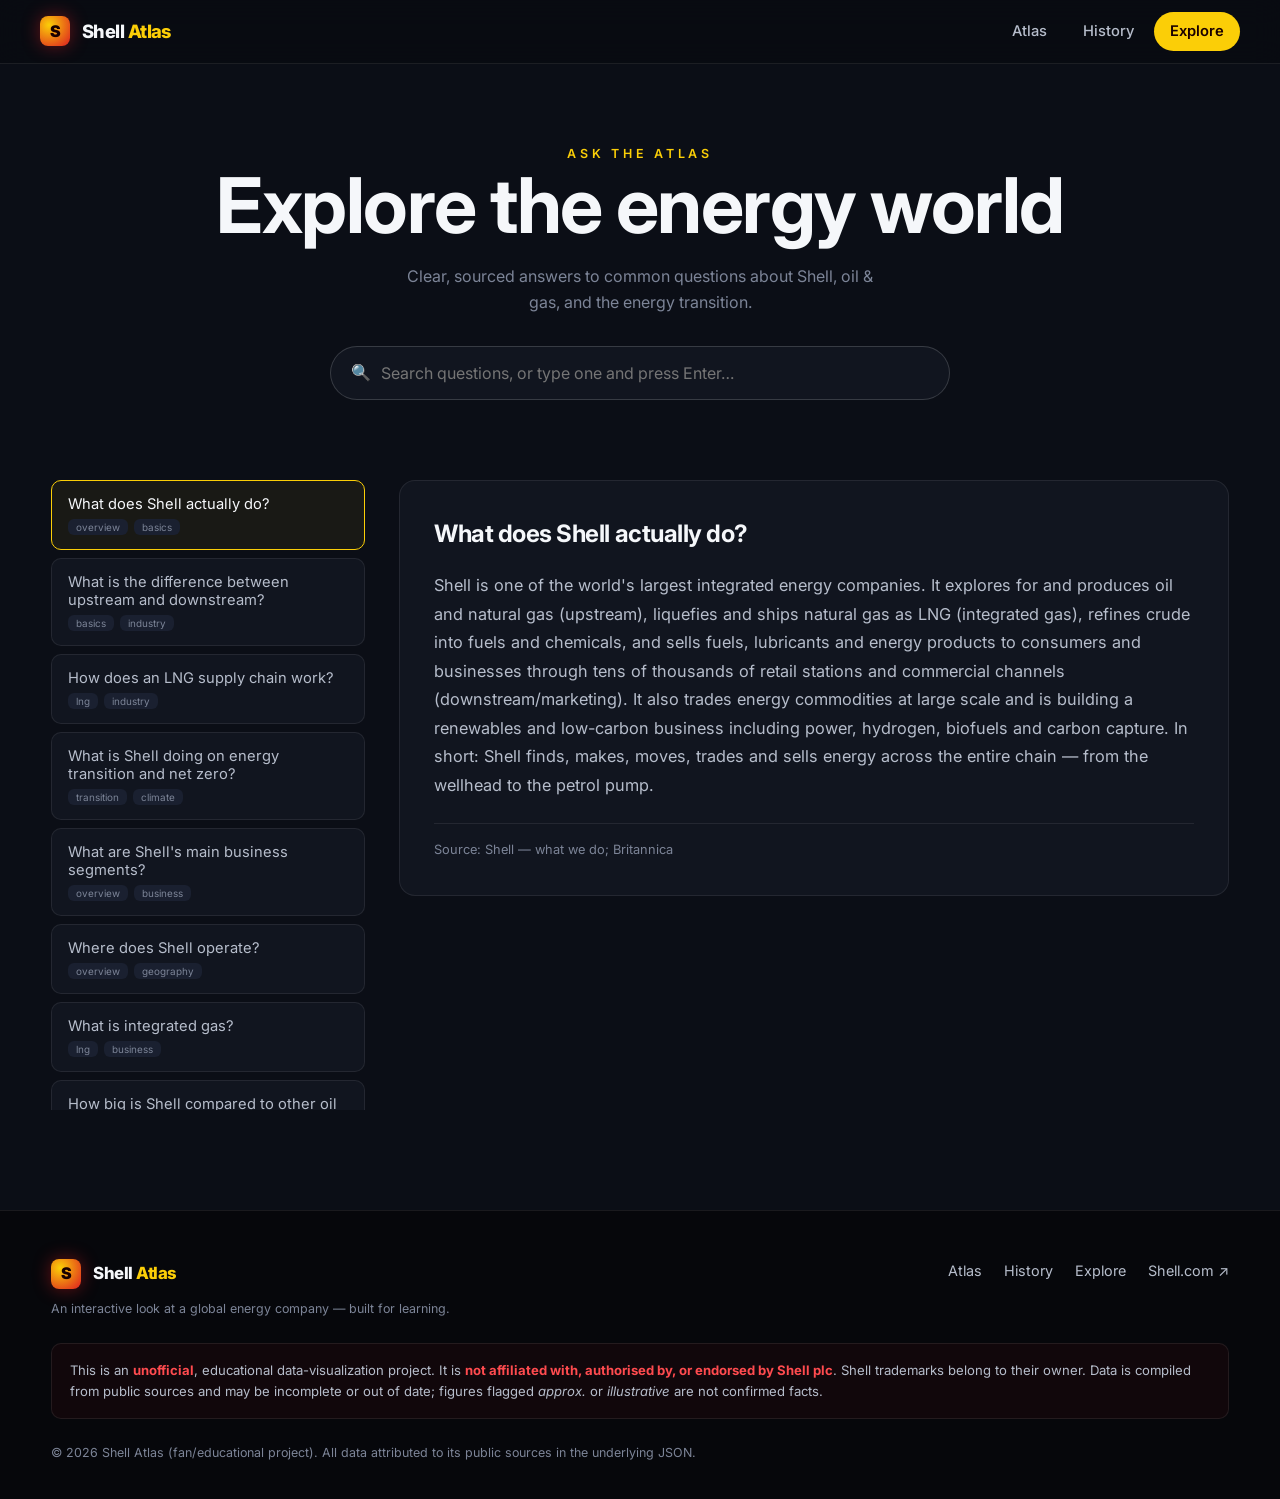
==== explore.html @ e7d9b719 "Shell Atlas — unofficial educational data-viz of Shell's global energy operations Multi-page vanilla" ====
<!DOCTYPE html>
<html lang="en">
<head>
  <meta charset="UTF-8" />
  <meta name="viewport" content="width=device-width, initial-scale=1.0" />
  <title>Explore — Shell Atlas</title>
  <meta name="description" content="An interactive Q&A explorer with clear, sourced answers about Shell and the energy industry. Unofficial educational project." />

  <link rel="preconnect" href="https://fonts.googleapis.com" />
  <link rel="preconnect" href="https://fonts.gstatic.com" crossorigin />
  <link href="https://fonts.googleapis.com/css2?family=Inter:wght@400;500;600;700;800&display=swap" rel="stylesheet" />
  <link rel="icon" href="data:image/svg+xml,%3Csvg xmlns='http://www.w3.org/2000/svg' viewBox='0 0 32 32'%3E%3Crect width='32' height='32' rx='8' fill='%23DD1D21'/%3E%3Ctext x='16' y='23' font-size='20' text-anchor='middle' fill='%23FBCE07' font-family='Arial' font-weight='bold'%3ES%3C/text%3E%3C/svg%3E" />
  <link rel="stylesheet" href="css/style.css" />
</head>
<body>

  <section class="explore-hero">
    <div class="wrap">
      <div class="eyebrow reveal">Ask the Atlas</div>
      <h1 class="reveal" data-delay="1">Explore the energy world</h1>
      <p class="muted reveal" data-delay="2" style="max-width:50ch;margin:16px auto 0">
        Clear, sourced answers to common questions about Shell, oil &amp; gas, and the energy transition.
      </p>
      <div class="search-box reveal" data-delay="2">
        <span class="ico">🔍</span>
        <input id="q-search" type="text" aria-label="Search questions" placeholder="Search questions, or type one and press Enter…" autocomplete="off" />
      </div>
    </div>
  </section>

  <div class="wrap">
    <div class="explore-layout">
      <div class="q-list" id="q-list"><!-- question buttons --></div>
      <div class="answer-panel" id="answer-panel"><!-- selected answer --></div>
    </div>
  </div>

  <div style="height:60px"></div>

  <script src="js/shared.js"></script>
  <script src="js/explore.js"></script>
</body>
</html>
---- css/style.css ----
/* ============================================================
   SHELL ATLAS — global stylesheet
   Unofficial educational data-visualization project.
   Design system: Shell brand accents (Shell Red #DD1D21,
   Shell Yellow #FBCE07) against a deep, premium dark base.
   ============================================================ */

:root {
  /* Brand accents (Shell's documented brand colours) */
  --shell-red: #DD1D21;
  --shell-yellow: #FBCE07;
  --shell-red-soft: #ff4b4f;

  /* Dark base palette */
  --bg-0: #06070b;          /* deepest background */
  --bg-1: #0b0e16;          /* page background */
  --bg-2: #11151f;          /* panels */
  --bg-3: #1a2030;          /* raised panels */
  --line: rgba(255, 255, 255, 0.08);
  --line-strong: rgba(255, 255, 255, 0.16);

  /* Text */
  --txt-0: #f5f7fa;         /* primary */
  --txt-1: #b6bdcb;         /* secondary */
  --txt-2: #7c8497;         /* muted */

  /* Categorical accents (match data legend) */
  --c-gas: #FBCE07;
  --c-oil: #DD1D21;
  --c-refining: #FF6B35;
  --c-chemicals: #A78BFA;
  --c-renewables: #4ADE80;
  --c-hub: #7FB2FF;

  --radius: 16px;
  --radius-sm: 10px;
  --maxw: 1200px;
  --ease: cubic-bezier(0.22, 1, 0.36, 1);
  --header-h: 64px;
}

/* ---------- Reset & base ---------- */
* { box-sizing: border-box; margin: 0; padding: 0; }

html { scroll-behavior: smooth; }

body {
  font-family: "Inter", system-ui, -apple-system, "Segoe UI", Roboto, sans-serif;
  background: var(--bg-1);
  color: var(--txt-0);
  line-height: 1.6;
  -webkit-font-smoothing: antialiased;
  overflow-x: hidden;
  min-height: 100vh;
}

a { color: inherit; text-decoration: none; }
img { max-width: 100%; display: block; }

h1, h2, h3, h4 { line-height: 1.1; font-weight: 700; letter-spacing: -0.02em; }
h1 { font-size: clamp(2.4rem, 6vw, 5rem); }
h2 { font-size: clamp(1.8rem, 4vw, 3rem); }
h3 { font-size: clamp(1.2rem, 2vw, 1.5rem); }

.muted { color: var(--txt-2); }
.accent-red { color: var(--shell-red-soft); }
.accent-yellow { color: var(--shell-yellow); }

.wrap { width: min(var(--maxw), 92vw); margin: 0 auto; }

/* ---------- Scroll progress bar ---------- */
#scroll-progress {
  position: fixed;
  top: 0; left: 0;
  height: 3px;
  width: 0%;
  background: linear-gradient(90deg, var(--shell-yellow), var(--shell-red));
  z-index: 1000;
  transition: width 0.1s linear;
  box-shadow: 0 0 12px rgba(251, 206, 7, 0.6);
}

/* ---------- Header / nav ---------- */
.site-header {
  position: fixed;
  top: 0; left: 0; right: 0;
  height: var(--header-h);
  display: flex;
  align-items: center;
  z-index: 900;
  backdrop-filter: blur(14px);
  background: rgba(8, 10, 16, 0.55);
  border-bottom: 1px solid var(--line);
  transition: background 0.3s var(--ease);
}
.site-header .wrap { display: flex; align-items: center; justify-content: space-between; width: min(var(--maxw), 94vw); }

/* Wordmark — a tasteful text treatment in Shell's colours.
   NOTE: this is intentionally NOT the official Shell pecten logo.
   Drop an official logo image into .brand-logo-slot if licensed. */
.brand {
  display: flex;
  align-items: center;
  gap: 12px;
  font-weight: 800;
  letter-spacing: -0.03em;
  font-size: 1.15rem;
}
.brand-logo-slot {
  width: 30px; height: 30px;
  border-radius: 8px;
  display: grid; place-items: center;
  background: radial-gradient(circle at 30% 30%, var(--shell-yellow), var(--shell-red));
  color: #1a0000;
  font-weight: 900;
  font-size: 1rem;
  box-shadow: 0 0 18px rgba(221, 29, 33, 0.45);
}
.brand .atlas { color: var(--shell-yellow); }

.nav { display: flex; align-items: center; gap: 4px; }
.nav a {
  padding: 8px 16px;
  border-radius: 999px;
  color: var(--txt-1);
  font-size: 0.92rem;
  font-weight: 500;
  transition: color 0.2s, background 0.2s;
}
.nav a:hover { color: var(--txt-0); background: rgba(255,255,255,0.06); }
.nav a.active { color: #1a0000; background: var(--shell-yellow); font-weight: 600; }

.nav-toggle { display: none; background: none; border: 1px solid var(--line-strong);
  color: var(--txt-0); width: 40px; height: 40px; border-radius: 10px; font-size: 1.2rem; cursor: pointer; }

/* ---------- Page transition overlay ---------- */
#page-fade {
  position: fixed; inset: 0; z-index: 1500;
  background: var(--bg-0);
  pointer-events: none;
  opacity: 0;
  transition: opacity 0.45s var(--ease);
}
body.is-leaving #page-fade { opacity: 1; }
body.page-enter { animation: pageIn 0.6s var(--ease); }
@keyframes pageIn { from { opacity: 0; transform: translateY(8px); } to { opacity: 1; transform: none; } }

/* ---------- Globe / hero (landing) ---------- */
.hero {
  position: relative;
  height: 100vh;
  min-height: 640px;
  width: 100%;
  overflow: hidden;
  background:
    radial-gradient(ellipse at 50% 40%, rgba(221,29,33,0.10), transparent 60%),
    var(--bg-0);
}
/* Atmospheric generated backdrop behind the 3D globe (abstract, not a real photo). */
.hero::before {
  content: ""; position: absolute; inset: 0; z-index: 0;
  background: url("../assets/globe-bg.jpg") center/cover no-repeat;
  opacity: 0.22; filter: saturate(0.85);
}
#globe { position: absolute; inset: 0; z-index: 1; }
.hero-overlay {
  position: absolute;
  inset: 0;
  z-index: 5;
  pointer-events: none;
  display: flex;
  flex-direction: column;
  justify-content: center;
  padding: 0 6vw;
}
.hero-overlay .eyebrow {
  font-size: 0.8rem; letter-spacing: 0.35em; text-transform: uppercase;
  color: var(--shell-yellow); margin-bottom: 18px; font-weight: 600;
}
.hero-overlay h1 { max-width: 14ch; }
.hero-overlay h1 .grad {
  background: linear-gradient(90deg, var(--shell-yellow), var(--shell-red-soft));
  -webkit-background-clip: text; background-clip: text; -webkit-text-fill-color: transparent;
}
.hero-overlay .sub { color: var(--txt-1); font-size: clamp(1rem, 1.6vw, 1.25rem); max-width: 46ch; margin-top: 18px; }
.hero-overlay .disclaimer-pill {
  margin-top: 22px;
  display: inline-flex; align-items: center; gap: 8px;
  font-size: 0.72rem; color: var(--txt-2);
  border: 1px solid var(--line); border-radius: 999px; padding: 6px 14px;
  width: fit-content; background: rgba(0,0,0,0.3);
}

/* Globe legend */
.globe-legend {
  position: absolute; bottom: 96px; left: 6vw; z-index: 6;
  display: flex; flex-wrap: wrap; gap: 8px 16px; max-width: 520px;
  pointer-events: auto;
}
.globe-legend button {
  display: inline-flex; align-items: center; gap: 7px;
  font-size: 0.78rem; color: var(--txt-1);
  background: rgba(0,0,0,0.35); border: 1px solid var(--line);
  padding: 5px 12px; border-radius: 999px; cursor: pointer;
  transition: border-color 0.2s, color 0.2s, opacity 0.2s;
}
.globe-legend button:hover { color: var(--txt-0); border-color: var(--line-strong); }
.globe-legend button.off { opacity: 0.35; }
.globe-legend .dot { width: 9px; height: 9px; border-radius: 50%; box-shadow: 0 0 8px currentColor; }

/* Scroll cue */
.scroll-cue {
  position: absolute; bottom: 28px; left: 50%; transform: translateX(-50%);
  z-index: 6; color: var(--txt-2); font-size: 0.72rem; letter-spacing: 0.2em;
  text-transform: uppercase; text-align: center;
}
.scroll-cue .chev { display: block; margin: 8px auto 0; width: 16px; height: 16px;
  border-right: 2px solid var(--txt-2); border-bottom: 2px solid var(--txt-2);
  transform: rotate(45deg); animation: bob 1.8s infinite var(--ease); }
@keyframes bob { 0%,100% { transform: rotate(45deg) translate(0,0); opacity: .4; } 50% { transform: rotate(45deg) translate(4px,4px); opacity: 1; } }

/* Globe tooltip */
.globe-tip {
  position: fixed; z-index: 950; pointer-events: none;
  background: rgba(10,12,18,0.92); border: 1px solid var(--line-strong);
  border-radius: 12px; padding: 12px 14px; max-width: 280px;
  font-size: 0.85rem; box-shadow: 0 12px 40px rgba(0,0,0,0.6);
  opacity: 0; transform: translateY(6px); transition: opacity 0.15s, transform 0.15s;
}
.globe-tip.show { opacity: 1; transform: none; }
.globe-tip h4 { font-size: 0.95rem; margin-bottom: 4px; }
.globe-tip .meta { color: var(--txt-2); font-size: 0.75rem; }
.globe-tip .desc { color: var(--txt-1); margin-top: 6px; }

/* ---------- Country focus panel ---------- */
.focus-panel {
  position: fixed; top: 0; right: 0; height: 100vh; width: min(380px, 88vw);
  background: rgba(10,12,18,0.96); backdrop-filter: blur(16px);
  border-left: 1px solid var(--line-strong); z-index: 940;
  transform: translateX(105%); transition: transform 0.5s var(--ease);
  padding: calc(var(--header-h) + 24px) 26px 26px; overflow-y: auto;
}
.focus-panel.open { transform: none; }
.focus-panel .close { position: absolute; top: calc(var(--header-h) + 16px); right: 20px;
  background: none; border: 1px solid var(--line-strong); color: var(--txt-1);
  width: 34px; height: 34px; border-radius: 8px; cursor: pointer; font-size: 1.1rem; }
.focus-panel h3 { margin-bottom: 4px; }
.focus-panel .count { color: var(--txt-2); font-size: 0.85rem; margin-bottom: 18px; }
.asset-card {
  border: 1px solid var(--line); border-radius: var(--radius-sm);
  padding: 14px; margin-bottom: 12px; background: var(--bg-2);
  transition: border-color 0.2s, transform 0.2s;
}
.asset-card:hover { border-color: var(--line-strong); transform: translateY(-2px); }
.asset-card .top { display: flex; align-items: center; gap: 8px; margin-bottom: 4px; }
.asset-card .top .dot { width: 9px; height: 9px; border-radius: 50%; box-shadow: 0 0 8px currentColor; flex: none; }
.asset-card h4 { font-size: 0.98rem; }
.asset-card .region { color: var(--txt-2); font-size: 0.78rem; margin-bottom: 6px; }
.asset-card .desc { color: var(--txt-1); font-size: 0.85rem; }
.asset-card .stake { color: var(--txt-2); font-size: 0.78rem; margin-top: 6px; }

/* ---------- Confidence flag tags ---------- */
.flag {
  display: inline-block; font-size: 0.62rem; font-weight: 700;
  text-transform: uppercase; letter-spacing: 0.06em;
  padding: 2px 7px; border-radius: 6px; vertical-align: middle;
}
.flag.approximate { background: rgba(127,178,255,0.16); color: #9cc4ff; border: 1px solid rgba(127,178,255,0.35); }
.flag.illustrative { background: rgba(255,107,53,0.16); color: #ffae8a; border: 1px solid rgba(255,107,53,0.4); }
.flag.verified { background: rgba(74,222,128,0.14); color: #74e6a0; border: 1px solid rgba(74,222,128,0.32); }

/* ---------- Generic sections ---------- */
.section { padding: clamp(70px, 12vh, 140px) 0; position: relative; }

/* Atmospheric generated imagery on the explore teaser (abstract energy theme). */
#explore-teaser { overflow: hidden; }
#explore-teaser::before {
  content: ""; position: absolute; inset: 0; z-index: 0;
  background: url("../assets/hero-energy.jpg") center/cover no-repeat;
  opacity: 0.12;
}
#explore-teaser .wrap { position: relative; z-index: 1; }
.section-head { max-width: 640px; margin-bottom: 56px; }
.section-head .eyebrow {
  font-size: 0.75rem; letter-spacing: 0.3em; text-transform: uppercase;
  color: var(--shell-red-soft); font-weight: 600; margin-bottom: 14px;
}
.section-head p { color: var(--txt-1); margin-top: 14px; font-size: 1.05rem; }

/* ---------- Reveal on scroll ---------- */
.reveal { opacity: 0; transform: translateY(28px); transition: opacity 0.7s var(--ease), transform 0.7s var(--ease); }
.reveal.in { opacity: 1; transform: none; }
.reveal[data-delay="1"] { transition-delay: 0.08s; }
.reveal[data-delay="2"] { transition-delay: 0.16s; }
.reveal[data-delay="3"] { transition-delay: 0.24s; }
.reveal[data-delay="4"] { transition-delay: 0.32s; }
@media (prefers-reduced-motion: reduce) {
  .reveal { opacity: 1; transform: none; transition: none; }
  html { scroll-behavior: auto; }
}

/* ---------- Products / segment cards ---------- */
.segments-grid {
  display: grid; gap: 20px;
  grid-template-columns: repeat(auto-fit, minmax(280px, 1fr));
}
.segment-card {
  position: relative; overflow: hidden;
  border: 1px solid var(--line); border-radius: var(--radius);
  background: linear-gradient(160deg, var(--bg-2), var(--bg-1));
  padding: 28px; min-height: 220px;
  display: flex; flex-direction: column;
  transition: border-color 0.3s, transform 0.3s;
}
.segment-card::before {
  content: ""; position: absolute; top: 0; left: 0; right: 0; height: 3px;
  background: var(--seg-accent, var(--shell-yellow));
  opacity: 0.9;
}
.segment-card::after {
  content: ""; position: absolute; bottom: -60px; right: -60px;
  width: 160px; height: 160px; border-radius: 50%;
  background: var(--seg-accent, var(--shell-yellow)); opacity: 0.08; filter: blur(20px);
  transition: opacity 0.3s;
}
.segment-card:hover { transform: translateY(-4px); border-color: var(--line-strong); }
.segment-card:hover::after { opacity: 0.18; }
.segment-card .tagline { color: var(--seg-accent, var(--shell-yellow)); font-size: 0.8rem;
  text-transform: uppercase; letter-spacing: 0.12em; font-weight: 600; margin-bottom: 10px; }
.segment-card h3 { margin-bottom: 12px; }
.segment-card p { color: var(--txt-1); font-size: 0.92rem; }

/* ---------- Financials ---------- */
.fin-controls { display: flex; flex-wrap: wrap; gap: 8px; margin-bottom: 28px; }
.fin-controls button {
  background: var(--bg-2); border: 1px solid var(--line); color: var(--txt-1);
  padding: 9px 18px; border-radius: 999px; cursor: pointer; font-size: 0.88rem; font-weight: 500;
  transition: all 0.2s;
}
.fin-controls button:hover { border-color: var(--line-strong); color: var(--txt-0); }
.fin-controls button.active { background: var(--shell-yellow); color: #1a0000; border-color: var(--shell-yellow); font-weight: 600; }

.fin-layout { display: grid; grid-template-columns: 1.6fr 1fr; gap: 28px; align-items: start; }
.chart-card {
  background: var(--bg-2); border: 1px solid var(--line); border-radius: var(--radius);
  padding: 24px;
}
.chart-card .chart-title { display: flex; align-items: baseline; justify-content: space-between; margin-bottom: 6px; flex-wrap: wrap; gap: 8px; }
.chart-card .chart-title h3 { font-size: 1.15rem; }
.chart-card .chart-title .unit { color: var(--txt-2); font-size: 0.8rem; }
.chart-card .chart-desc { color: var(--txt-1); font-size: 0.85rem; margin: 2px 0 16px; }
.chart-card .chart-note { color: var(--txt-2); font-size: 0.78rem; margin-top: 14px; }
.chart-svg-holder { width: 100%; }

.fin-stats { display: flex; flex-direction: column; gap: 14px; }
.stat-card { background: var(--bg-2); border: 1px solid var(--line); border-radius: var(--radius-sm); padding: 18px 20px; }
.stat-card .label { color: var(--txt-2); font-size: 0.78rem; text-transform: uppercase; letter-spacing: 0.1em; }
.stat-card .value { font-size: 1.8rem; font-weight: 800; letter-spacing: -0.02em; margin-top: 4px; }
.stat-card .delta { font-size: 0.82rem; margin-top: 2px; }
.delta.up { color: var(--c-renewables); } .delta.down { color: var(--shell-red-soft); }

/* SVG chart bits */
.bar { transition: opacity 0.2s; cursor: pointer; }
.bar:hover { opacity: 0.8; }
.axis-label { fill: var(--txt-2); font-size: 11px; }
.grid-line { stroke: var(--line); stroke-width: 1; }
.value-label { fill: var(--txt-1); font-size: 10px; font-weight: 600; }
.callout-line { stroke: var(--shell-red-soft); stroke-width: 1; stroke-dasharray: 3 3; }

/* ---------- History timeline ---------- */
.timeline-hero { padding: calc(var(--header-h) + 80px) 0 40px; text-align: center; }
.timeline-hero .eyebrow { color: var(--shell-yellow); letter-spacing: 0.3em; text-transform: uppercase; font-size: 0.78rem; font-weight: 600; }
.timeline { position: relative; max-width: 860px; margin: 0 auto; padding: 40px 0 120px; }
.timeline::before {
  content: ""; position: absolute; left: 50%; top: 0; bottom: 0; width: 2px;
  background: linear-gradient(var(--shell-yellow), var(--shell-red), transparent);
  transform: translateX(-50%); opacity: 0.4;
}
.tl-item { position: relative; width: 50%; padding: 18px 40px; }
.tl-item:nth-child(odd) { left: 0; text-align: right; }
.tl-item:nth-child(even) { left: 50%; }
.tl-item .node {
  position: absolute; top: 26px; width: 16px; height: 16px; border-radius: 50%;
  background: var(--shell-yellow); box-shadow: 0 0 14px var(--shell-yellow); z-index: 2;
}
.tl-item:nth-child(odd) .node { right: -8px; }
.tl-item:nth-child(even) .node { left: -8px; }
.tl-card {
  background: var(--bg-2); border: 1px solid var(--line); border-radius: var(--radius);
  padding: 20px 22px; transition: border-color 0.3s, transform 0.3s;
}
.tl-card:hover { border-color: var(--line-strong); transform: translateY(-3px); }
.tl-year { color: var(--shell-yellow); font-weight: 800; font-size: 1.4rem; letter-spacing: -0.02em; }
.tl-card h3 { margin: 4px 0 8px; font-size: 1.1rem; }
.tl-card p { color: var(--txt-1); font-size: 0.9rem; }
.tl-card .src { color: var(--txt-2); font-size: 0.72rem; margin-top: 10px; }

@media (max-width: 720px) {
  .timeline::before { left: 14px; }
  .tl-item, .tl-item:nth-child(even) { width: 100%; left: 0; text-align: left; padding: 14px 0 14px 42px; }
  .tl-item:nth-child(odd) { text-align: left; }
  .tl-item:nth-child(odd) .node, .tl-item:nth-child(even) .node { left: 6px; right: auto; }
}

/* ---------- Explore / Q&A ---------- */
.explore-hero { padding: calc(var(--header-h) + 80px) 0 30px; text-align: center; }
.explore-hero .eyebrow { color: var(--shell-yellow); letter-spacing: 0.3em; text-transform: uppercase; font-size: 0.78rem; font-weight: 600; }
.search-box {
  display: flex; align-items: center; gap: 10px; max-width: 620px; margin: 30px auto 10px;
  background: var(--bg-2); border: 1px solid var(--line-strong); border-radius: 999px;
  padding: 6px 8px 6px 20px;
}
.search-box input {
  flex: 1; background: none; border: none; outline: none; color: var(--txt-0);
  font-size: 1rem; padding: 10px 0; font-family: inherit;
}
.search-box .ico { color: var(--txt-2); }
.explore-layout { display: grid; grid-template-columns: 320px 1fr; gap: 28px; margin-top: 40px; align-items: start; }
.q-list { display: flex; flex-direction: column; gap: 8px; max-height: 70vh; overflow-y: auto; padding-right: 6px; }
.q-item {
  text-align: left; background: var(--bg-2); border: 1px solid var(--line);
  border-radius: var(--radius-sm); padding: 14px 16px; cursor: pointer; color: var(--txt-1);
  font-size: 0.92rem; transition: all 0.2s; font-family: inherit;
}
.q-item:hover { border-color: var(--line-strong); color: var(--txt-0); }
.q-item.active { border-color: var(--shell-yellow); background: rgba(251,206,7,0.06); color: var(--txt-0); }
.q-item .tags { margin-top: 6px; display: flex; gap: 6px; flex-wrap: wrap; }
.q-item .tag { font-size: 0.62rem; color: var(--txt-2); background: var(--bg-3); padding: 2px 8px; border-radius: 6px; }
.answer-panel {
  background: var(--bg-2); border: 1px solid var(--line); border-radius: var(--radius);
  padding: 34px; min-height: 320px;
}
.answer-panel .q { font-size: 1.5rem; font-weight: 700; letter-spacing: -0.02em; margin-bottom: 18px; }
.answer-panel .a { color: var(--txt-1); font-size: 1.02rem; line-height: 1.75; }
.answer-panel .src { color: var(--txt-2); font-size: 0.8rem; margin-top: 24px; padding-top: 16px; border-top: 1px solid var(--line); }
.answer-panel .loading { color: var(--txt-2); }
.answer-panel.fade { animation: ansIn 0.4s var(--ease); }
@keyframes ansIn { from { opacity: 0; transform: translateY(8px); } to { opacity: 1; transform: none; } }
.no-results { color: var(--txt-2); padding: 20px; text-align: center; }

/* ---------- Footer ---------- */
.site-footer {
  border-top: 1px solid var(--line);
  background: var(--bg-0);
  padding: 48px 0 36px;
  margin-top: 40px;
}
.site-footer .wrap { display: grid; gap: 24px; }
.footer-top { display: flex; justify-content: space-between; flex-wrap: wrap; gap: 24px; align-items: start; }
.footer-links { display: flex; gap: 22px; flex-wrap: wrap; }
.footer-links a { color: var(--txt-1); font-size: 0.9rem; transition: color 0.2s; }
.footer-links a:hover { color: var(--shell-yellow); }
.disclaimer {
  border: 1px solid var(--line); border-radius: var(--radius-sm);
  background: rgba(221,29,33,0.05);
  padding: 16px 18px; color: var(--txt-1); font-size: 0.82rem; line-height: 1.6;
}
.disclaimer strong { color: var(--shell-red-soft); }
.footer-meta { color: var(--txt-2); font-size: 0.78rem; }

/* ---------- Buttons ---------- */
.btn {
  display: inline-flex; align-items: center; gap: 8px;
  padding: 12px 22px; border-radius: 999px; font-weight: 600; font-size: 0.92rem;
  cursor: pointer; transition: transform 0.2s, box-shadow 0.2s; border: none;
}
.btn-primary { background: var(--shell-yellow); color: #1a0000; box-shadow: 0 6px 24px rgba(251,206,7,0.25); }
.btn-primary:hover { transform: translateY(-2px); box-shadow: 0 10px 30px rgba(251,206,7,0.4); }
.btn-ghost { border: 1px solid var(--line-strong); color: var(--txt-0); background: rgba(255,255,255,0.03); }
.btn-ghost:hover { border-color: var(--shell-yellow); color: var(--shell-yellow); }

/* ---------- Responsive ---------- */
@media (max-width: 900px) {
  .fin-layout { grid-template-columns: 1fr; }
  .explore-layout { grid-template-columns: 1fr; }
  .q-list { max-height: none; flex-direction: row; overflow-x: auto; }
  .q-item { min-width: 220px; }
}
@media (max-width: 680px) {
  .nav { position: fixed; top: var(--header-h); left: 0; right: 0;
    flex-direction: column; align-items: stretch; gap: 0;
    background: rgba(8,10,16,0.98); border-bottom: 1px solid var(--line);
    padding: 8px; transform: translateY(-150%); transition: transform 0.35s var(--ease); }
  .nav.open { transform: none; }
  .nav a { padding: 14px 16px; border-radius: 10px; }
  .nav-toggle { display: grid; place-items: center; }
  .globe-legend { bottom: 80px; left: 4vw; max-width: 92vw; }
  .hero-overlay { padding: 0 6vw; }
}
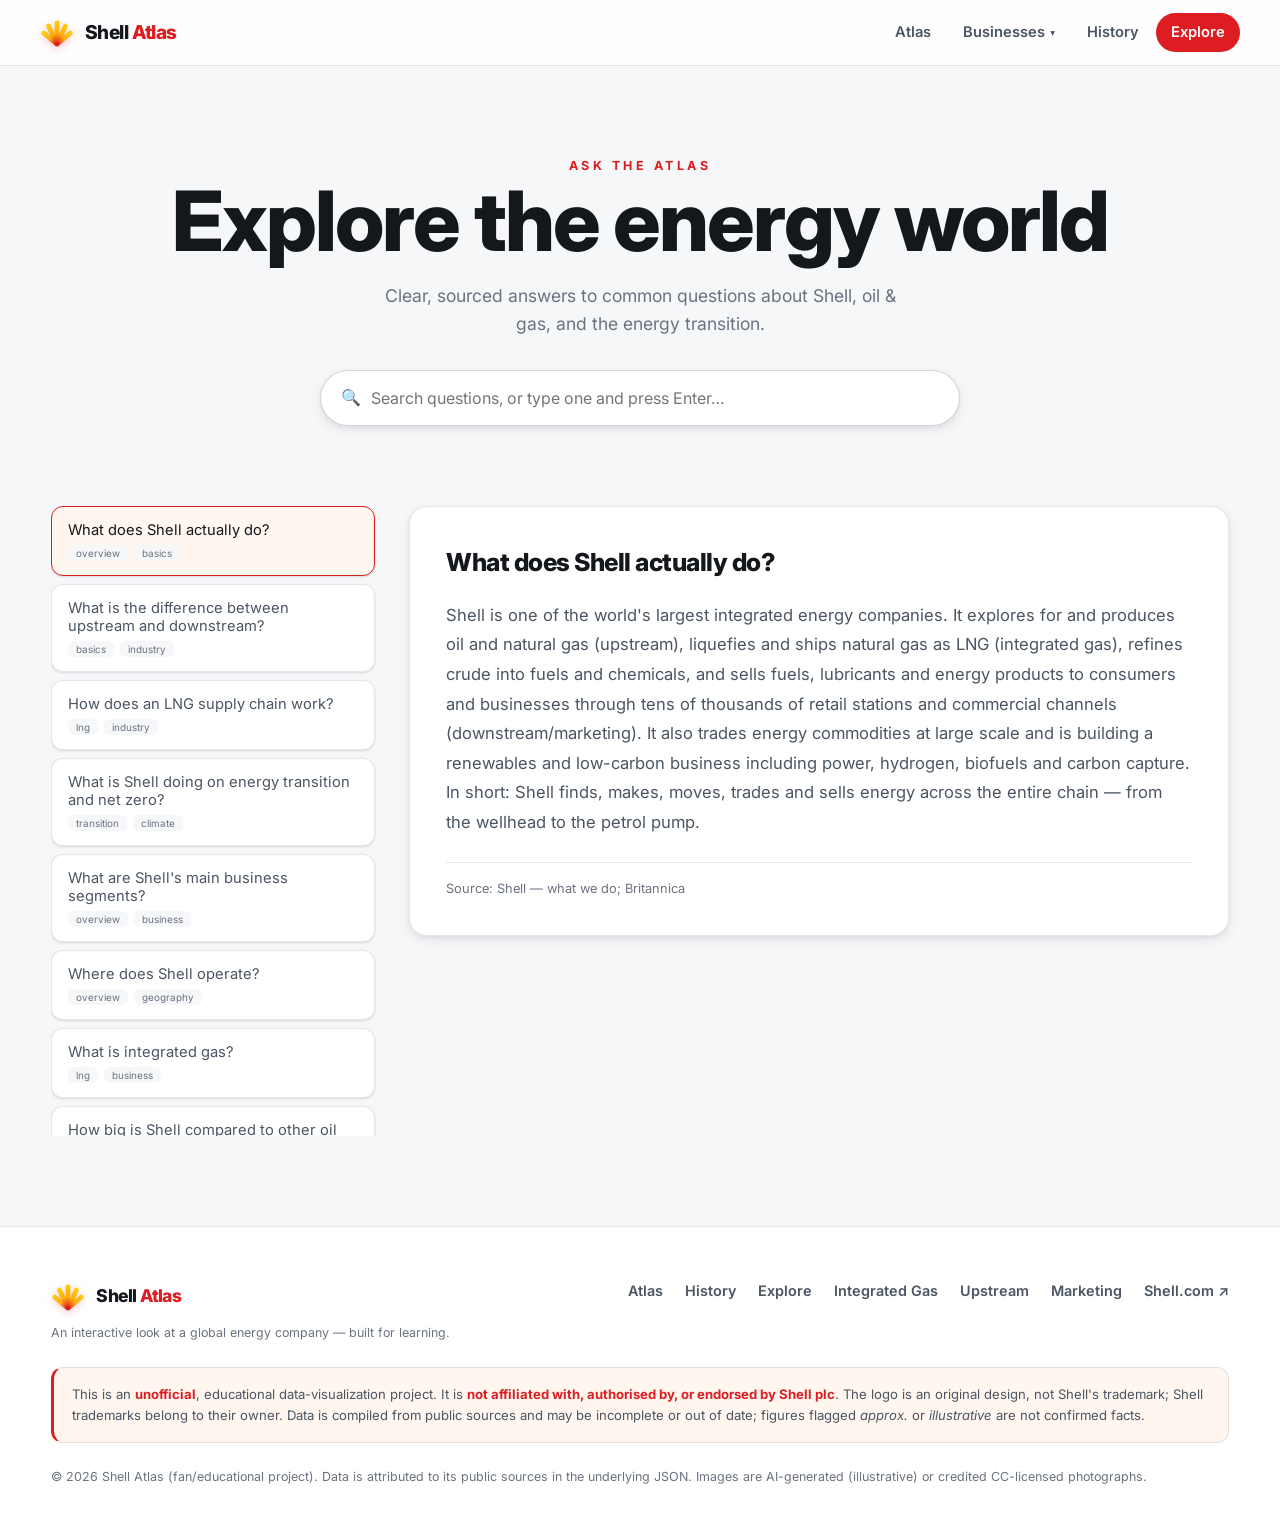
==== commit 969af680: "Major revision: light Shell-brand theme, business pages, expanded financials & share-price compariso" ====
--- a/explore.html
+++ b/explore.html
@@ -5,11 +5,10 @@
   <meta name="viewport" content="width=device-width, initial-scale=1.0" />
   <title>Explore — Shell Atlas</title>
   <meta name="description" content="An interactive Q&A explorer with clear, sourced answers about Shell and the energy industry. Unofficial educational project." />
-
+  <link rel="icon" href="data:image/svg+xml,%3Csvg xmlns='http://www.w3.org/2000/svg' viewBox='0 0 32 32'%3E%3Crect width='32' height='32' rx='8' fill='%23ffffff'/%3E%3Cg transform='translate(16,27)'%3E%3Crect x='-2.4' y='-21' width='4.8' height='21' rx='2.4' transform='rotate(-25)' fill='%23FBA907'/%3E%3Crect x='-2.4' y='-22' width='4.8' height='22' rx='2.4' fill='%23E8A100'/%3E%3Crect x='-2.4' y='-21' width='4.8' height='21' rx='2.4' transform='rotate(25)' fill='%23FBA907'/%3E%3Ccircle r='2.6' fill='%23DD1D21'/%3E%3C/g%3E%3C/svg%3E" />
   <link rel="preconnect" href="https://fonts.googleapis.com" />
   <link rel="preconnect" href="https://fonts.gstatic.com" crossorigin />
-  <link href="https://fonts.googleapis.com/css2?family=Inter:wght@400;500;600;700;800&display=swap" rel="stylesheet" />
-  <link rel="icon" href="data:image/svg+xml,%3Csvg xmlns='http://www.w3.org/2000/svg' viewBox='0 0 32 32'%3E%3Crect width='32' height='32' rx='8' fill='%23DD1D21'/%3E%3Ctext x='16' y='23' font-size='20' text-anchor='middle' fill='%23FBCE07' font-family='Arial' font-weight='bold'%3ES%3C/text%3E%3C/svg%3E" />
+  <link href="https://fonts.googleapis.com/css2?family=Inter:wght@400;500;600;700;800;900&display=swap" rel="stylesheet" />
   <link rel="stylesheet" href="css/style.css" />
 </head>
 <body>
@@ -18,7 +17,7 @@
     <div class="wrap">
       <div class="eyebrow reveal">Ask the Atlas</div>
       <h1 class="reveal" data-delay="1">Explore the energy world</h1>
-      <p class="muted reveal" data-delay="2" style="max-width:50ch;margin:16px auto 0">
+      <p class="muted reveal" data-delay="2" style="max-width:50ch;margin:16px auto 0;font-size:1.1rem">
         Clear, sourced answers to common questions about Shell, oil &amp; gas, and the energy transition.
       </p>
       <div class="search-box reveal" data-delay="2">
@@ -30,8 +29,8 @@
 
   <div class="wrap">
     <div class="explore-layout">
-      <div class="q-list" id="q-list"><!-- question buttons --></div>
-      <div class="answer-panel" id="answer-panel"><!-- selected answer --></div>
+      <div class="q-list" id="q-list"></div>
+      <div class="answer-panel" id="answer-panel"></div>
     </div>
   </div>
 
--- a/css/style.css
+++ b/css/style.css
@@ -1,49 +1,56 @@
 /* ============================================================
-   SHELL ATLAS — global stylesheet
+   SHELL ATLAS — global stylesheet (LIGHT theme)
    Unofficial educational data-visualization project.
-   Design system: Shell brand accents (Shell Red #DD1D21,
-   Shell Yellow #FBCE07) against a deep, premium dark base.
+   Design language echoes Shell's brand: a bright, white, spacious
+   base with Shell Red (#DD1D21) and Shell Yellow (#FBCE07) as the
+   accent system. Clean type, generous negative space, soft shadows.
    ============================================================ */
 
 :root {
-  /* Brand accents (Shell's documented brand colours) */
+  /* Brand accents */
   --shell-red: #DD1D21;
+  --shell-red-dk: #b9161a;
   --shell-yellow: #FBCE07;
-  --shell-red-soft: #ff4b4f;
-
-  /* Dark base palette */
-  --bg-0: #06070b;          /* deepest background */
-  --bg-1: #0b0e16;          /* page background */
-  --bg-2: #11151f;          /* panels */
-  --bg-3: #1a2030;          /* raised panels */
-  --line: rgba(255, 255, 255, 0.08);
-  --line-strong: rgba(255, 255, 255, 0.16);
+  --shell-yellow-dk: #E8A100;
+
+  /* Light base palette */
+  --bg-0: #ffffff;
+  --bg-1: #f6f7f9;          /* page background */
+  --bg-soft: #fff7ef;       /* warm tint panels */
+  --bg-warm: #fffaf0;
+  --card: #ffffff;
+  --line: rgba(18, 22, 30, 0.10);
+  --line-strong: rgba(18, 22, 30, 0.18);
 
   /* Text */
-  --txt-0: #f5f7fa;         /* primary */
-  --txt-1: #b6bdcb;         /* secondary */
-  --txt-2: #7c8497;         /* muted */
-
-  /* Categorical accents (match data legend) */
-  --c-gas: #FBCE07;
+  --txt-0: #14171c;         /* primary near-black */
+  --txt-1: #4b5563;         /* secondary */
+  --txt-2: #6b7280;         /* muted — darkened to meet WCAG AA on white */
+
+  /* Categorical accents */
+  --c-gas: #E8A100;
   --c-oil: #DD1D21;
   --c-refining: #FF6B35;
-  --c-chemicals: #A78BFA;
-  --c-renewables: #4ADE80;
-  --c-hub: #7FB2FF;
-
-  --radius: 16px;
-  --radius-sm: 10px;
+  --c-chemicals: #9333EA;
+  --c-renewables: #0E9F6E;
+  --c-hub: #2563EB;
+
+  /* Shadows (light-theme depth) */
+  --sh-sm: 0 1px 2px rgba(18,22,30,0.06), 0 1px 3px rgba(18,22,30,0.08);
+  --sh-md: 0 4px 12px rgba(18,22,30,0.08), 0 2px 4px rgba(18,22,30,0.05);
+  --sh-lg: 0 18px 40px rgba(18,22,30,0.12), 0 6px 14px rgba(18,22,30,0.07);
+  --sh-red: 0 10px 30px rgba(221,29,33,0.22);
+
+  --radius: 18px;
+  --radius-sm: 12px;
   --maxw: 1200px;
   --ease: cubic-bezier(0.22, 1, 0.36, 1);
-  --header-h: 64px;
+  --header-h: 66px;
 }
 
 /* ---------- Reset & base ---------- */
 * { box-sizing: border-box; margin: 0; padding: 0; }
-
 html { scroll-behavior: smooth; }
-
 body {
   font-family: "Inter", system-ui, -apple-system, "Segoe UI", Roboto, sans-serif;
   background: var(--bg-1);
@@ -53,385 +60,322 @@
   overflow-x: hidden;
   min-height: 100vh;
 }
-
 a { color: inherit; text-decoration: none; }
 img { max-width: 100%; display: block; }
 
-h1, h2, h3, h4 { line-height: 1.1; font-weight: 700; letter-spacing: -0.02em; }
-h1 { font-size: clamp(2.4rem, 6vw, 5rem); }
-h2 { font-size: clamp(1.8rem, 4vw, 3rem); }
-h3 { font-size: clamp(1.2rem, 2vw, 1.5rem); }
+h1, h2, h3, h4 { line-height: 1.08; font-weight: 800; letter-spacing: -0.025em; color: var(--txt-0); }
+h1 { font-size: clamp(2.6rem, 6.5vw, 5.2rem); }
+h2 { font-size: clamp(1.9rem, 4vw, 3.1rem); }
+h3 { font-size: clamp(1.2rem, 2vw, 1.55rem); }
 
 .muted { color: var(--txt-2); }
-.accent-red { color: var(--shell-red-soft); }
-.accent-yellow { color: var(--shell-yellow); }
-
+.accent-red { color: var(--shell-red); }
+.accent-yellow { color: #9a6b00; } /* darker amber — readable on white (AA) */
 .wrap { width: min(var(--maxw), 92vw); margin: 0 auto; }
 
-/* ---------- Scroll progress bar ---------- */
+/* ---------- Scroll progress ---------- */
 #scroll-progress {
-  position: fixed;
-  top: 0; left: 0;
-  height: 3px;
-  width: 0%;
+  position: fixed; top: 0; left: 0; height: 3px; width: 0%;
   background: linear-gradient(90deg, var(--shell-yellow), var(--shell-red));
-  z-index: 1000;
-  transition: width 0.1s linear;
-  box-shadow: 0 0 12px rgba(251, 206, 7, 0.6);
+  z-index: 1000; transition: width 0.1s linear;
 }
 
 /* ---------- Header / nav ---------- */
 .site-header {
-  position: fixed;
-  top: 0; left: 0; right: 0;
-  height: var(--header-h);
-  display: flex;
-  align-items: center;
-  z-index: 900;
+  position: fixed; top: 0; left: 0; right: 0; height: var(--header-h);
+  display: flex; align-items: center; z-index: 900;
   backdrop-filter: blur(14px);
-  background: rgba(8, 10, 16, 0.55);
+  background: rgba(255, 255, 255, 0.82);
   border-bottom: 1px solid var(--line);
-  transition: background 0.3s var(--ease);
-}
+  transition: box-shadow 0.3s var(--ease);
+}
+.site-header.scrolled { box-shadow: var(--sh-sm); }
 .site-header .wrap { display: flex; align-items: center; justify-content: space-between; width: min(var(--maxw), 94vw); }
 
-/* Wordmark — a tasteful text treatment in Shell's colours.
-   NOTE: this is intentionally NOT the official Shell pecten logo.
-   Drop an official logo image into .brand-logo-slot if licensed. */
-.brand {
-  display: flex;
-  align-items: center;
-  gap: 12px;
-  font-weight: 800;
-  letter-spacing: -0.03em;
-  font-size: 1.15rem;
-}
-.brand-logo-slot {
-  width: 30px; height: 30px;
-  border-radius: 8px;
-  display: grid; place-items: center;
-  background: radial-gradient(circle at 30% 30%, var(--shell-yellow), var(--shell-red));
-  color: #1a0000;
-  font-weight: 900;
-  font-size: 1rem;
-  box-shadow: 0 0 18px rgba(221, 29, 33, 0.45);
-}
-.brand .atlas { color: var(--shell-yellow); }
-
-.nav { display: flex; align-items: center; gap: 4px; }
+/* Logo wordmark + original pecten-inspired mark (NOT the Shell trademark) */
+.brand { display: flex; align-items: center; gap: 11px; font-weight: 800; letter-spacing: -0.03em; font-size: 1.2rem; color: var(--txt-0); }
+.brand .logo-mark { width: 34px; height: 34px; flex: none; filter: drop-shadow(0 2px 4px rgba(221,29,33,0.25)); }
+.brand .atlas { color: var(--shell-red); }
+
+.nav { display: flex; align-items: center; gap: 2px; }
 .nav a {
-  padding: 8px 16px;
-  border-radius: 999px;
-  color: var(--txt-1);
-  font-size: 0.92rem;
-  font-weight: 500;
-  transition: color 0.2s, background 0.2s;
-}
-.nav a:hover { color: var(--txt-0); background: rgba(255,255,255,0.06); }
-.nav a.active { color: #1a0000; background: var(--shell-yellow); font-weight: 600; }
+  padding: 8px 15px; border-radius: 999px; color: var(--txt-1);
+  font-size: 0.92rem; font-weight: 600; transition: color 0.2s, background 0.2s;
+}
+.nav a:hover { color: var(--txt-0); background: rgba(18,22,30,0.05); }
+.nav a.active { color: #fff; background: var(--shell-red); }
+
+/* Nav dropdown (Businesses) */
+.nav-drop { position: relative; }
+.nav-drop > button {
+  display: inline-flex; align-items: center; gap: 5px;
+  padding: 8px 15px; border-radius: 999px; border: none; background: none;
+  color: var(--txt-1); font: inherit; font-size: 0.92rem; font-weight: 600; cursor: pointer;
+}
+.nav-drop > button:hover { color: var(--txt-0); background: rgba(18,22,30,0.05); }
+.nav-drop > button .caret { font-size: 0.6rem; transition: transform 0.2s; }
+.nav-drop.open > button .caret { transform: rotate(180deg); }
+.nav-drop-menu {
+  position: absolute; top: calc(100% + 8px); right: 0; min-width: 240px;
+  background: #fff; border: 1px solid var(--line); border-radius: 14px;
+  box-shadow: var(--sh-lg); padding: 8px; opacity: 0; visibility: hidden;
+  transform: translateY(-6px); transition: all 0.22s var(--ease);
+}
+.nav-drop.open .nav-drop-menu { opacity: 1; visibility: visible; transform: none; }
+.nav-drop-menu a {
+  display: flex; align-items: center; gap: 10px; padding: 10px 12px; border-radius: 10px;
+  color: var(--txt-1); font-size: 0.9rem; font-weight: 600;
+}
+.nav-drop-menu a:hover { background: var(--bg-soft); color: var(--txt-0); }
+.nav-drop-menu a .swatch { width: 9px; height: 9px; border-radius: 50%; flex: none; }
 
 .nav-toggle { display: none; background: none; border: 1px solid var(--line-strong);
-  color: var(--txt-0); width: 40px; height: 40px; border-radius: 10px; font-size: 1.2rem; cursor: pointer; }
-
-/* ---------- Page transition overlay ---------- */
-#page-fade {
-  position: fixed; inset: 0; z-index: 1500;
-  background: var(--bg-0);
-  pointer-events: none;
-  opacity: 0;
-  transition: opacity 0.45s var(--ease);
-}
+  color: var(--txt-0); width: 42px; height: 42px; border-radius: 11px; font-size: 1.2rem; cursor: pointer; }
+
+/* ---------- Page transitions ---------- */
+#page-fade { position: fixed; inset: 0; z-index: 1500; background: #fff; pointer-events: none; opacity: 0; transition: opacity 0.4s var(--ease); }
 body.is-leaving #page-fade { opacity: 1; }
-body.page-enter { animation: pageIn 0.6s var(--ease); }
+body.page-enter { animation: pageIn 0.55s var(--ease); }
 @keyframes pageIn { from { opacity: 0; transform: translateY(8px); } to { opacity: 1; transform: none; } }
 
-/* ---------- Globe / hero (landing) ---------- */
+/* ---------- Hero / globe ---------- */
 .hero {
-  position: relative;
-  height: 100vh;
-  min-height: 640px;
-  width: 100%;
-  overflow: hidden;
+  position: relative; height: 100vh; min-height: 660px; width: 100%; overflow: hidden;
   background:
-    radial-gradient(ellipse at 50% 40%, rgba(221,29,33,0.10), transparent 60%),
-    var(--bg-0);
-}
-/* Atmospheric generated backdrop behind the 3D globe (abstract, not a real photo). */
+    radial-gradient(ellipse 80% 60% at 50% 30%, rgba(251,206,7,0.10), transparent 70%),
+    linear-gradient(180deg, #ffffff 0%, #fff6f0 55%, #f6f7f9 100%);
+}
 .hero::before {
   content: ""; position: absolute; inset: 0; z-index: 0;
-  background: url("../assets/globe-bg.jpg") center/cover no-repeat;
-  opacity: 0.22; filter: saturate(0.85);
+  background: url("../images/hero-light.jpg") center/cover no-repeat;
+  opacity: 0.55; mix-blend-mode: multiply;
 }
 #globe { position: absolute; inset: 0; z-index: 1; }
 .hero-overlay {
-  position: absolute;
-  inset: 0;
-  z-index: 5;
-  pointer-events: none;
-  display: flex;
-  flex-direction: column;
-  justify-content: center;
-  padding: 0 6vw;
-}
-.hero-overlay .eyebrow {
-  font-size: 0.8rem; letter-spacing: 0.35em; text-transform: uppercase;
-  color: var(--shell-yellow); margin-bottom: 18px; font-weight: 600;
-}
-.hero-overlay h1 { max-width: 14ch; }
+  position: absolute; inset: 0; z-index: 5; pointer-events: none;
+  display: flex; flex-direction: column; justify-content: center; padding: 0 7vw;
+}
+.hero-overlay .eyebrow { font-size: 0.8rem; letter-spacing: 0.32em; text-transform: uppercase; color: var(--shell-red); margin-bottom: 18px; font-weight: 700; }
+.hero-overlay h1 { max-width: 15ch; color: var(--txt-0); }
 .hero-overlay h1 .grad {
-  background: linear-gradient(90deg, var(--shell-yellow), var(--shell-red-soft));
+  background: linear-gradient(100deg, var(--shell-red), var(--shell-yellow-dk));
   -webkit-background-clip: text; background-clip: text; -webkit-text-fill-color: transparent;
 }
-.hero-overlay .sub { color: var(--txt-1); font-size: clamp(1rem, 1.6vw, 1.25rem); max-width: 46ch; margin-top: 18px; }
+.hero-overlay .sub { color: var(--txt-1); font-size: clamp(1.05rem, 1.6vw, 1.3rem); max-width: 44ch; margin-top: 20px; }
 .hero-overlay .disclaimer-pill {
-  margin-top: 22px;
-  display: inline-flex; align-items: center; gap: 8px;
-  font-size: 0.72rem; color: var(--txt-2);
-  border: 1px solid var(--line); border-radius: 999px; padding: 6px 14px;
-  width: fit-content; background: rgba(0,0,0,0.3);
-}
-
-/* Globe legend */
-.globe-legend {
-  position: absolute; bottom: 96px; left: 6vw; z-index: 6;
-  display: flex; flex-wrap: wrap; gap: 8px 16px; max-width: 520px;
-  pointer-events: auto;
-}
+  margin-top: 24px; display: inline-flex; align-items: center; gap: 8px; font-size: 0.74rem;
+  color: var(--txt-1); border: 1px solid var(--line-strong); border-radius: 999px;
+  padding: 7px 15px; width: fit-content; background: rgba(255,255,255,0.7); backdrop-filter: blur(6px);
+}
+
+.globe-legend { position: absolute; bottom: 92px; left: 7vw; z-index: 6; display: flex; flex-wrap: wrap; gap: 8px 12px; max-width: 560px; pointer-events: auto; }
 .globe-legend button {
-  display: inline-flex; align-items: center; gap: 7px;
-  font-size: 0.78rem; color: var(--txt-1);
-  background: rgba(0,0,0,0.35); border: 1px solid var(--line);
-  padding: 5px 12px; border-radius: 999px; cursor: pointer;
-  transition: border-color 0.2s, color 0.2s, opacity 0.2s;
+  display: inline-flex; align-items: center; gap: 7px; font-size: 0.78rem; color: var(--txt-1); font-weight: 600;
+  background: rgba(255,255,255,0.85); border: 1px solid var(--line); padding: 6px 13px; border-radius: 999px;
+  cursor: pointer; transition: all 0.2s; box-shadow: var(--sh-sm); backdrop-filter: blur(6px);
 }
 .globe-legend button:hover { color: var(--txt-0); border-color: var(--line-strong); }
-.globe-legend button.off { opacity: 0.35; }
-.globe-legend .dot { width: 9px; height: 9px; border-radius: 50%; box-shadow: 0 0 8px currentColor; }
-
-/* Scroll cue */
-.scroll-cue {
-  position: absolute; bottom: 28px; left: 50%; transform: translateX(-50%);
-  z-index: 6; color: var(--txt-2); font-size: 0.72rem; letter-spacing: 0.2em;
-  text-transform: uppercase; text-align: center;
-}
-.scroll-cue .chev { display: block; margin: 8px auto 0; width: 16px; height: 16px;
-  border-right: 2px solid var(--txt-2); border-bottom: 2px solid var(--txt-2);
-  transform: rotate(45deg); animation: bob 1.8s infinite var(--ease); }
+.globe-legend button.off { opacity: 0.4; }
+.globe-legend .dot { width: 9px; height: 9px; border-radius: 50%; box-shadow: 0 0 6px currentColor; }
+
+.scroll-cue { position: absolute; bottom: 26px; left: 50%; transform: translateX(-50%); z-index: 6; color: var(--txt-2); font-size: 0.72rem; letter-spacing: 0.2em; text-transform: uppercase; text-align: center; }
+.scroll-cue .chev { display: block; margin: 8px auto 0; width: 15px; height: 15px; border-right: 2px solid var(--txt-2); border-bottom: 2px solid var(--txt-2); transform: rotate(45deg); animation: bob 1.8s infinite var(--ease); }
 @keyframes bob { 0%,100% { transform: rotate(45deg) translate(0,0); opacity: .4; } 50% { transform: rotate(45deg) translate(4px,4px); opacity: 1; } }
 
 /* Globe tooltip */
-.globe-tip {
-  position: fixed; z-index: 950; pointer-events: none;
-  background: rgba(10,12,18,0.92); border: 1px solid var(--line-strong);
-  border-radius: 12px; padding: 12px 14px; max-width: 280px;
-  font-size: 0.85rem; box-shadow: 0 12px 40px rgba(0,0,0,0.6);
-  opacity: 0; transform: translateY(6px); transition: opacity 0.15s, transform 0.15s;
-}
+.globe-tip { position: fixed; z-index: 950; pointer-events: none; background: #fff; border: 1px solid var(--line-strong); border-radius: 12px; padding: 12px 14px; max-width: 280px; font-size: 0.85rem; box-shadow: var(--sh-lg); opacity: 0; transform: translateY(6px); transition: opacity 0.15s, transform 0.15s; }
 .globe-tip.show { opacity: 1; transform: none; }
 .globe-tip h4 { font-size: 0.95rem; margin-bottom: 4px; }
 .globe-tip .meta { color: var(--txt-2); font-size: 0.75rem; }
 .globe-tip .desc { color: var(--txt-1); margin-top: 6px; }
 
-/* ---------- Country focus panel ---------- */
-.focus-panel {
-  position: fixed; top: 0; right: 0; height: 100vh; width: min(380px, 88vw);
-  background: rgba(10,12,18,0.96); backdrop-filter: blur(16px);
-  border-left: 1px solid var(--line-strong); z-index: 940;
-  transform: translateX(105%); transition: transform 0.5s var(--ease);
-  padding: calc(var(--header-h) + 24px) 26px 26px; overflow-y: auto;
-}
+/* Country focus panel */
+.focus-panel { position: fixed; top: 0; right: 0; height: 100vh; width: min(390px, 90vw); background: #fff; border-left: 1px solid var(--line); z-index: 940; transform: translateX(105%); transition: transform 0.5s var(--ease); padding: calc(var(--header-h) + 24px) 26px 26px; overflow-y: auto; box-shadow: var(--sh-lg); }
 .focus-panel.open { transform: none; }
-.focus-panel .close { position: absolute; top: calc(var(--header-h) + 16px); right: 20px;
-  background: none; border: 1px solid var(--line-strong); color: var(--txt-1);
-  width: 34px; height: 34px; border-radius: 8px; cursor: pointer; font-size: 1.1rem; }
+.focus-panel .close { position: absolute; top: calc(var(--header-h) + 16px); right: 20px; background: none; border: 1px solid var(--line-strong); color: var(--txt-1); width: 34px; height: 34px; border-radius: 9px; cursor: pointer; font-size: 1.1rem; }
 .focus-panel h3 { margin-bottom: 4px; }
 .focus-panel .count { color: var(--txt-2); font-size: 0.85rem; margin-bottom: 18px; }
-.asset-card {
-  border: 1px solid var(--line); border-radius: var(--radius-sm);
-  padding: 14px; margin-bottom: 12px; background: var(--bg-2);
-  transition: border-color 0.2s, transform 0.2s;
-}
-.asset-card:hover { border-color: var(--line-strong); transform: translateY(-2px); }
+.asset-card { border: 1px solid var(--line); border-radius: var(--radius-sm); padding: 14px; margin-bottom: 12px; background: var(--bg-0); box-shadow: var(--sh-sm); transition: transform 0.2s, box-shadow 0.2s; }
+.asset-card:hover { transform: translateY(-2px); box-shadow: var(--sh-md); }
 .asset-card .top { display: flex; align-items: center; gap: 8px; margin-bottom: 4px; }
-.asset-card .top .dot { width: 9px; height: 9px; border-radius: 50%; box-shadow: 0 0 8px currentColor; flex: none; }
+.asset-card .top .dot { width: 9px; height: 9px; border-radius: 50%; box-shadow: 0 0 6px currentColor; flex: none; }
 .asset-card h4 { font-size: 0.98rem; }
 .asset-card .region { color: var(--txt-2); font-size: 0.78rem; margin-bottom: 6px; }
 .asset-card .desc { color: var(--txt-1); font-size: 0.85rem; }
 .asset-card .stake { color: var(--txt-2); font-size: 0.78rem; margin-top: 6px; }
 
-/* ---------- Confidence flag tags ---------- */
-.flag {
-  display: inline-block; font-size: 0.62rem; font-weight: 700;
-  text-transform: uppercase; letter-spacing: 0.06em;
-  padding: 2px 7px; border-radius: 6px; vertical-align: middle;
-}
-.flag.approximate { background: rgba(127,178,255,0.16); color: #9cc4ff; border: 1px solid rgba(127,178,255,0.35); }
-.flag.illustrative { background: rgba(255,107,53,0.16); color: #ffae8a; border: 1px solid rgba(255,107,53,0.4); }
-.flag.verified { background: rgba(74,222,128,0.14); color: #74e6a0; border: 1px solid rgba(74,222,128,0.32); }
-
-/* ---------- Generic sections ---------- */
-.section { padding: clamp(70px, 12vh, 140px) 0; position: relative; }
-
-/* Atmospheric generated imagery on the explore teaser (abstract energy theme). */
-#explore-teaser { overflow: hidden; }
-#explore-teaser::before {
-  content: ""; position: absolute; inset: 0; z-index: 0;
-  background: url("../assets/hero-energy.jpg") center/cover no-repeat;
-  opacity: 0.12;
-}
-#explore-teaser .wrap { position: relative; z-index: 1; }
-.section-head { max-width: 640px; margin-bottom: 56px; }
-.section-head .eyebrow {
-  font-size: 0.75rem; letter-spacing: 0.3em; text-transform: uppercase;
-  color: var(--shell-red-soft); font-weight: 600; margin-bottom: 14px;
-}
-.section-head p { color: var(--txt-1); margin-top: 14px; font-size: 1.05rem; }
+/* ---------- Confidence flags ---------- */
+.flag { display: inline-block; font-size: 0.62rem; font-weight: 800; text-transform: uppercase; letter-spacing: 0.05em; padding: 2px 7px; border-radius: 6px; vertical-align: middle; }
+.flag.approximate { background: rgba(37,99,235,0.12); color: #2563EB; border: 1px solid rgba(37,99,235,0.3); }
+.flag.illustrative { background: rgba(255,107,53,0.14); color: #d2541e; border: 1px solid rgba(255,107,53,0.35); }
+.flag.verified { background: rgba(10,125,86,0.12); color: #0a7d56; border: 1px solid rgba(10,125,86,0.32); }
+
+/* ---------- Sections ---------- */
+.section { padding: clamp(72px, 12vh, 150px) 0; position: relative; }
+.section.alt { background: var(--bg-0); }
+.section.warm { background: linear-gradient(180deg, #fff, var(--bg-soft) 50%, #fff); }
+.section-head { max-width: 660px; margin-bottom: 56px; }
+.section-head.center { margin-left: auto; margin-right: auto; text-align: center; }
+.section-head .eyebrow { font-size: 0.76rem; letter-spacing: 0.28em; text-transform: uppercase; color: var(--shell-red); font-weight: 700; margin-bottom: 14px; }
+.section-head p { color: var(--txt-1); margin-top: 14px; font-size: 1.08rem; }
 
 /* ---------- Reveal on scroll ---------- */
-.reveal { opacity: 0; transform: translateY(28px); transition: opacity 0.7s var(--ease), transform 0.7s var(--ease); }
+.reveal { opacity: 0; transform: translateY(30px); transition: opacity 0.7s var(--ease), transform 0.7s var(--ease); }
 .reveal.in { opacity: 1; transform: none; }
 .reveal[data-delay="1"] { transition-delay: 0.08s; }
 .reveal[data-delay="2"] { transition-delay: 0.16s; }
 .reveal[data-delay="3"] { transition-delay: 0.24s; }
 .reveal[data-delay="4"] { transition-delay: 0.32s; }
-@media (prefers-reduced-motion: reduce) {
-  .reveal { opacity: 1; transform: none; transition: none; }
-  html { scroll-behavior: auto; }
-}
-
-/* ---------- Products / segment cards ---------- */
-.segments-grid {
-  display: grid; gap: 20px;
-  grid-template-columns: repeat(auto-fit, minmax(280px, 1fr));
-}
+@media (prefers-reduced-motion: reduce) { .reveal { opacity: 1; transform: none; transition: none; } html { scroll-behavior: auto; } }
+
+/* ---------- Segment cards (landing) ---------- */
+.segments-grid { display: grid; gap: 22px; grid-template-columns: repeat(auto-fit, minmax(300px, 1fr)); }
 .segment-card {
-  position: relative; overflow: hidden;
-  border: 1px solid var(--line); border-radius: var(--radius);
-  background: linear-gradient(160deg, var(--bg-2), var(--bg-1));
-  padding: 28px; min-height: 220px;
-  display: flex; flex-direction: column;
-  transition: border-color 0.3s, transform 0.3s;
-}
-.segment-card::before {
-  content: ""; position: absolute; top: 0; left: 0; right: 0; height: 3px;
-  background: var(--seg-accent, var(--shell-yellow));
-  opacity: 0.9;
-}
-.segment-card::after {
-  content: ""; position: absolute; bottom: -60px; right: -60px;
-  width: 160px; height: 160px; border-radius: 50%;
-  background: var(--seg-accent, var(--shell-yellow)); opacity: 0.08; filter: blur(20px);
-  transition: opacity 0.3s;
-}
-.segment-card:hover { transform: translateY(-4px); border-color: var(--line-strong); }
-.segment-card:hover::after { opacity: 0.18; }
-.segment-card .tagline { color: var(--seg-accent, var(--shell-yellow)); font-size: 0.8rem;
-  text-transform: uppercase; letter-spacing: 0.12em; font-weight: 600; margin-bottom: 10px; }
-.segment-card h3 { margin-bottom: 12px; }
-.segment-card p { color: var(--txt-1); font-size: 0.92rem; }
+  position: relative; overflow: hidden; border-radius: var(--radius); background: var(--card);
+  box-shadow: var(--sh-md); display: flex; flex-direction: column; min-height: 340px;
+  transition: transform 0.3s var(--ease), box-shadow 0.3s var(--ease); border: 1px solid var(--line);
+}
+.segment-card:hover { transform: translateY(-6px); box-shadow: var(--sh-lg); }
+.segment-card .card-img { height: 168px; width: 100%; overflow: hidden; position: relative; }
+.segment-card .card-img img { width: 100%; height: 100%; object-fit: cover; transition: transform 0.5s var(--ease); }
+.segment-card:hover .card-img img { transform: scale(1.06); }
+.segment-card .card-img::after { content: ""; position: absolute; inset: 0; background: linear-gradient(180deg, transparent 50%, rgba(0,0,0,0.12)); }
+.segment-card .card-body { padding: 22px 24px 24px; display: flex; flex-direction: column; flex: 1; border-top: 3px solid var(--seg-accent, var(--shell-yellow)); }
+/* Tagline uses readable dark gray (segment colour identity comes from the top border + image). */
+.segment-card .tagline { color: var(--txt-1); font-size: 0.76rem; text-transform: uppercase; letter-spacing: 0.1em; font-weight: 700; margin-bottom: 8px; }
+.segment-card h3 { margin-bottom: 10px; }
+.segment-card p { color: var(--txt-1); font-size: 0.9rem; flex: 1; }
+.segment-card .card-cta { margin-top: 16px; color: var(--shell-red); font-weight: 700; font-size: 0.88rem; display: inline-flex; align-items: center; gap: 6px; }
+.segment-card .earn { font-size: 0.78rem; color: var(--txt-2); margin-top: 4px; }
 
 /* ---------- Financials ---------- */
 .fin-controls { display: flex; flex-wrap: wrap; gap: 8px; margin-bottom: 28px; }
-.fin-controls button {
-  background: var(--bg-2); border: 1px solid var(--line); color: var(--txt-1);
-  padding: 9px 18px; border-radius: 999px; cursor: pointer; font-size: 0.88rem; font-weight: 500;
-  transition: all 0.2s;
-}
+.fin-controls button { background: var(--bg-0); border: 1px solid var(--line); color: var(--txt-1); padding: 9px 17px; border-radius: 999px; cursor: pointer; font-size: 0.88rem; font-weight: 600; transition: all 0.2s; box-shadow: var(--sh-sm); }
 .fin-controls button:hover { border-color: var(--line-strong); color: var(--txt-0); }
-.fin-controls button.active { background: var(--shell-yellow); color: #1a0000; border-color: var(--shell-yellow); font-weight: 600; }
-
-.fin-layout { display: grid; grid-template-columns: 1.6fr 1fr; gap: 28px; align-items: start; }
-.chart-card {
-  background: var(--bg-2); border: 1px solid var(--line); border-radius: var(--radius);
-  padding: 24px;
-}
-.chart-card .chart-title { display: flex; align-items: baseline; justify-content: space-between; margin-bottom: 6px; flex-wrap: wrap; gap: 8px; }
-.chart-card .chart-title h3 { font-size: 1.15rem; }
+.fin-controls button.active { background: var(--shell-red); color: #fff; border-color: var(--shell-red); }
+
+.fin-layout { display: grid; grid-template-columns: 1.6fr 1fr; gap: 26px; align-items: start; }
+.chart-card { background: var(--card); border: 1px solid var(--line); border-radius: var(--radius); padding: 26px; box-shadow: var(--sh-md); }
+.chart-card .chart-title { display: flex; align-items: baseline; justify-content: space-between; margin-bottom: 4px; flex-wrap: wrap; gap: 8px; }
+.chart-card .chart-title h3 { font-size: 1.2rem; }
 .chart-card .chart-title .unit { color: var(--txt-2); font-size: 0.8rem; }
-.chart-card .chart-desc { color: var(--txt-1); font-size: 0.85rem; margin: 2px 0 16px; }
+.chart-card .chart-desc { color: var(--txt-1); font-size: 0.86rem; margin: 2px 0 16px; }
 .chart-card .chart-note { color: var(--txt-2); font-size: 0.78rem; margin-top: 14px; }
 .chart-svg-holder { width: 100%; }
 
 .fin-stats { display: flex; flex-direction: column; gap: 14px; }
-.stat-card { background: var(--bg-2); border: 1px solid var(--line); border-radius: var(--radius-sm); padding: 18px 20px; }
-.stat-card .label { color: var(--txt-2); font-size: 0.78rem; text-transform: uppercase; letter-spacing: 0.1em; }
-.stat-card .value { font-size: 1.8rem; font-weight: 800; letter-spacing: -0.02em; margin-top: 4px; }
+.stat-card { background: var(--card); border: 1px solid var(--line); border-radius: var(--radius-sm); padding: 18px 20px; box-shadow: var(--sh-sm); }
+.stat-card .label { color: var(--txt-2); font-size: 0.74rem; text-transform: uppercase; letter-spacing: 0.08em; font-weight: 700; }
+.stat-card .value { font-size: 1.85rem; font-weight: 800; letter-spacing: -0.02em; margin-top: 4px; }
 .stat-card .delta { font-size: 0.82rem; margin-top: 2px; }
-.delta.up { color: var(--c-renewables); } .delta.down { color: var(--shell-red-soft); }
+.delta.up { color: #0E9F6E; } .delta.down { color: var(--shell-red); }
 
 /* SVG chart bits */
 .bar { transition: opacity 0.2s; cursor: pointer; }
-.bar:hover { opacity: 0.8; }
+.bar:hover { opacity: 0.82; }
 .axis-label { fill: var(--txt-2); font-size: 11px; }
 .grid-line { stroke: var(--line); stroke-width: 1; }
 .value-label { fill: var(--txt-1); font-size: 10px; font-weight: 600; }
-.callout-line { stroke: var(--shell-red-soft); stroke-width: 1; stroke-dasharray: 3 3; }
-
-/* ---------- History timeline ---------- */
-.timeline-hero { padding: calc(var(--header-h) + 80px) 0 40px; text-align: center; }
-.timeline-hero .eyebrow { color: var(--shell-yellow); letter-spacing: 0.3em; text-transform: uppercase; font-size: 0.78rem; font-weight: 600; }
-.timeline { position: relative; max-width: 860px; margin: 0 auto; padding: 40px 0 120px; }
-.timeline::before {
-  content: ""; position: absolute; left: 50%; top: 0; bottom: 0; width: 2px;
-  background: linear-gradient(var(--shell-yellow), var(--shell-red), transparent);
-  transform: translateX(-50%); opacity: 0.4;
-}
-.tl-item { position: relative; width: 50%; padding: 18px 40px; }
-.tl-item:nth-child(odd) { left: 0; text-align: right; }
+
+/* Share-price comparison */
+.compare-wrap { display: grid; grid-template-columns: 1fr; gap: 20px; }
+.compare-controls { display: flex; flex-wrap: wrap; gap: 18px; align-items: center; justify-content: space-between; margin-bottom: 6px; }
+.series-toggles { display: flex; flex-wrap: wrap; gap: 8px; }
+.series-toggle { display: inline-flex; align-items: center; gap: 8px; padding: 7px 14px; border-radius: 999px; border: 1.5px solid var(--line); background: var(--bg-0); cursor: pointer; font-size: 0.85rem; font-weight: 600; color: var(--txt-1); transition: all 0.2s; box-shadow: var(--sh-sm); }
+.series-toggle .swatch { width: 11px; height: 11px; border-radius: 50%; flex: none; }
+.series-toggle.off { opacity: 0.45; }
+.series-toggle.off .swatch { background: var(--txt-2) !important; }
+.range-toggles { display: flex; gap: 6px; background: var(--bg-1); padding: 4px; border-radius: 999px; }
+.range-toggles button { border: none; background: none; padding: 7px 16px; border-radius: 999px; cursor: pointer; font-weight: 700; font-size: 0.85rem; color: var(--txt-1); }
+.range-toggles button.active { background: #fff; color: var(--shell-red); box-shadow: var(--sh-sm); }
+.line-chart-holder { width: 100%; }
+.cmp-line { fill: none; stroke-width: 2.5; transition: opacity 0.2s; }
+.cmp-line.dim { opacity: 0.18; }
+.cmp-dot { transition: opacity 0.2s; }
+
+/* Segment earnings mini-bars */
+.earn-bars { display: flex; flex-direction: column; gap: 12px; }
+.earn-row { display: grid; grid-template-columns: 160px 1fr 64px; align-items: center; gap: 12px; font-size: 0.88rem; }
+.earn-row .nm { color: var(--txt-1); font-weight: 600; }
+.earn-track { position: relative; height: 26px; background: var(--bg-1); border-radius: 7px; overflow: hidden; }
+.earn-fill { position: absolute; top: 0; bottom: 0; border-radius: 7px; transition: width 0.9s var(--ease); }
+.earn-fill.neg { opacity: 0.6; background-image: repeating-linear-gradient(45deg, rgba(255,255,255,0.25) 0 6px, transparent 6px 12px); }
+.earn-row .vl { text-align: right; font-weight: 800; }
+.earn-zero { font-size: 0.74rem; color: var(--txt-2); }
+
+/* ---------- Timeline (history) ---------- */
+.timeline-hero { padding: calc(var(--header-h) + 90px) 0 30px; text-align: center; }
+.timeline-hero .eyebrow { color: var(--shell-red); letter-spacing: 0.28em; text-transform: uppercase; font-size: 0.78rem; font-weight: 700; }
+.timeline { position: relative; max-width: 1000px; margin: 0 auto; padding: 50px 0 120px; }
+.timeline::before { content: ""; position: absolute; left: 50%; top: 0; bottom: 0; width: 3px; background: linear-gradient(var(--shell-yellow), var(--shell-red) 60%, rgba(221,29,33,0.1)); transform: translateX(-50%); border-radius: 3px; }
+.tl-item { position: relative; width: 50%; padding: 22px 46px; }
+.tl-item:nth-child(odd) { left: 0; }
 .tl-item:nth-child(even) { left: 50%; }
-.tl-item .node {
-  position: absolute; top: 26px; width: 16px; height: 16px; border-radius: 50%;
-  background: var(--shell-yellow); box-shadow: 0 0 14px var(--shell-yellow); z-index: 2;
-}
-.tl-item:nth-child(odd) .node { right: -8px; }
-.tl-item:nth-child(even) .node { left: -8px; }
-.tl-card {
-  background: var(--bg-2); border: 1px solid var(--line); border-radius: var(--radius);
-  padding: 20px 22px; transition: border-color 0.3s, transform 0.3s;
-}
-.tl-card:hover { border-color: var(--line-strong); transform: translateY(-3px); }
-.tl-year { color: var(--shell-yellow); font-weight: 800; font-size: 1.4rem; letter-spacing: -0.02em; }
-.tl-card h3 { margin: 4px 0 8px; font-size: 1.1rem; }
+.tl-item .node { position: absolute; top: 40px; width: 18px; height: 18px; border-radius: 50%; background: #fff; border: 4px solid var(--shell-red); box-shadow: 0 0 0 4px rgba(221,29,33,0.12); z-index: 2; }
+.tl-item:nth-child(odd) .node { right: -9px; }
+.tl-item:nth-child(even) .node { left: -9px; }
+.tl-card { background: var(--card); border: 1px solid var(--line); border-radius: var(--radius); overflow: hidden; box-shadow: var(--sh-md); transition: transform 0.3s var(--ease), box-shadow 0.3s var(--ease); }
+.tl-card:hover { transform: translateY(-4px); box-shadow: var(--sh-lg); }
+.tl-img { height: 170px; overflow: hidden; position: relative; }
+.tl-img img { width: 100%; height: 100%; object-fit: cover; transition: transform 0.6s var(--ease); }
+.tl-card:hover .tl-img img { transform: scale(1.05); }
+.tl-img .imgtag { position: absolute; bottom: 8px; right: 8px; font-size: 0.58rem; color: #fff; background: rgba(0,0,0,0.55); padding: 2px 7px; border-radius: 6px; backdrop-filter: blur(4px); }
+.tl-body { padding: 20px 22px; }
+.tl-year { color: var(--shell-red); font-weight: 800; font-size: 1.5rem; letter-spacing: -0.02em; }
+.tl-card h3 { margin: 2px 0 8px; font-size: 1.12rem; }
 .tl-card p { color: var(--txt-1); font-size: 0.9rem; }
-.tl-card .src { color: var(--txt-2); font-size: 0.72rem; margin-top: 10px; }
-
-@media (max-width: 720px) {
-  .timeline::before { left: 14px; }
-  .tl-item, .tl-item:nth-child(even) { width: 100%; left: 0; text-align: left; padding: 14px 0 14px 42px; }
-  .tl-item:nth-child(odd) { text-align: left; }
-  .tl-item:nth-child(odd) .node, .tl-item:nth-child(even) .node { left: 6px; right: auto; }
-}
+.tl-card .src { color: var(--txt-2); font-size: 0.7rem; margin-top: 10px; }
+
+@media (max-width: 760px) {
+  .timeline::before { left: 18px; }
+  .tl-item, .tl-item:nth-child(even) { width: 100%; left: 0; padding: 16px 0 16px 46px; }
+  .tl-item:nth-child(odd) .node, .tl-item:nth-child(even) .node { left: 9px; right: auto; }
+}
+
+/* ---------- Segment page ---------- */
+.seg-hero { position: relative; height: 64vh; min-height: 460px; display: flex; align-items: flex-end; overflow: hidden; }
+.seg-hero img.bg { position: absolute; inset: 0; width: 100%; height: 100%; object-fit: cover; }
+.seg-hero .veil { position: absolute; inset: 0; background: linear-gradient(180deg, rgba(0,0,0,0.15) 0%, rgba(0,0,0,0.35) 55%, rgba(0,0,0,0.78) 100%); }
+.seg-hero .seg-hero-inner { position: relative; z-index: 2; padding: 0 0 46px; color: #fff; }
+.seg-hero .eyebrow { color: var(--seg-accent, var(--shell-yellow)); letter-spacing: 0.2em; text-transform: uppercase; font-size: 0.78rem; font-weight: 700; margin-bottom: 12px; }
+.seg-hero h1 { color: #fff; max-width: 16ch; }
+.seg-hero .sub { color: rgba(255,255,255,0.9); font-size: 1.15rem; max-width: 50ch; margin-top: 14px; }
+.seg-hero .earn-badge { display: inline-flex; align-items: center; gap: 8px; margin-top: 18px; background: rgba(255,255,255,0.16); border: 1px solid rgba(255,255,255,0.3); backdrop-filter: blur(6px); padding: 8px 16px; border-radius: 999px; font-weight: 700; font-size: 0.9rem; }
+
+.seg-grid { display: grid; grid-template-columns: 1.3fr 1fr; gap: 40px; align-items: start; }
+.facts-list { display: flex; flex-direction: column; gap: 14px; }
+.fact-item { display: flex; gap: 12px; align-items: flex-start; padding: 16px 18px; background: var(--card); border: 1px solid var(--line); border-radius: var(--radius-sm); box-shadow: var(--sh-sm); }
+.fact-item .bullet { width: 26px; height: 26px; border-radius: 8px; flex: none; display: grid; place-items: center; background: var(--seg-accent, var(--shell-red)); color: #fff; font-weight: 800; font-size: 0.8rem; }
+.fact-item .ft { font-size: 0.92rem; color: var(--txt-0); }
+.seg-side { display: flex; flex-direction: column; gap: 22px; }
+.seg-photo { border-radius: var(--radius); overflow: hidden; box-shadow: var(--sh-md); border: 1px solid var(--line); }
+.seg-photo img { width: 100%; height: 240px; object-fit: cover; }
+.seg-photo .cap { font-size: 0.72rem; color: var(--txt-2); padding: 8px 12px; background: var(--bg-0); }
+.chip-row { display: flex; flex-wrap: wrap; gap: 8px; }
+.chip { background: var(--bg-soft); border: 1px solid var(--line); border-radius: 999px; padding: 7px 14px; font-size: 0.84rem; font-weight: 600; color: var(--txt-1); }
+.info-panel { background: var(--card); border: 1px solid var(--line); border-radius: var(--radius); padding: 24px 26px; box-shadow: var(--sh-sm); }
+.info-panel h4 { font-size: 0.78rem; text-transform: uppercase; letter-spacing: 0.1em; color: var(--shell-red); margin-bottom: 10px; font-weight: 700; }
+.info-panel p { color: var(--txt-1); font-size: 0.95rem; }
+.seg-nav { display: flex; justify-content: space-between; gap: 14px; flex-wrap: wrap; margin-top: 10px; }
+.seg-nav a { display: inline-flex; align-items: center; gap: 8px; padding: 12px 20px; border-radius: 999px; background: var(--card); border: 1px solid var(--line); box-shadow: var(--sh-sm); font-weight: 700; font-size: 0.9rem; transition: all 0.2s; }
+.seg-nav a:hover { border-color: var(--shell-red); color: var(--shell-red); }
 
 /* ---------- Explore / Q&A ---------- */
-.explore-hero { padding: calc(var(--header-h) + 80px) 0 30px; text-align: center; }
-.explore-hero .eyebrow { color: var(--shell-yellow); letter-spacing: 0.3em; text-transform: uppercase; font-size: 0.78rem; font-weight: 600; }
-.search-box {
-  display: flex; align-items: center; gap: 10px; max-width: 620px; margin: 30px auto 10px;
-  background: var(--bg-2); border: 1px solid var(--line-strong); border-radius: 999px;
-  padding: 6px 8px 6px 20px;
-}
-.search-box input {
-  flex: 1; background: none; border: none; outline: none; color: var(--txt-0);
-  font-size: 1rem; padding: 10px 0; font-family: inherit;
-}
+.explore-hero { padding: calc(var(--header-h) + 90px) 0 30px; text-align: center; }
+.explore-hero .eyebrow { color: var(--shell-red); letter-spacing: 0.28em; text-transform: uppercase; font-size: 0.78rem; font-weight: 700; }
+.search-box { display: flex; align-items: center; gap: 10px; max-width: 640px; margin: 32px auto 10px; background: #fff; border: 1px solid var(--line-strong); border-radius: 999px; padding: 6px 8px 6px 20px; box-shadow: var(--sh-md); }
+.search-box input { flex: 1; background: none; border: none; outline: none; color: var(--txt-0); font-size: 1rem; padding: 11px 0; font-family: inherit; }
 .search-box .ico { color: var(--txt-2); }
-.explore-layout { display: grid; grid-template-columns: 320px 1fr; gap: 28px; margin-top: 40px; align-items: start; }
+.explore-layout { display: grid; grid-template-columns: 330px 1fr; gap: 28px; margin-top: 40px; align-items: start; }
 .q-list { display: flex; flex-direction: column; gap: 8px; max-height: 70vh; overflow-y: auto; padding-right: 6px; }
-.q-item {
-  text-align: left; background: var(--bg-2); border: 1px solid var(--line);
-  border-radius: var(--radius-sm); padding: 14px 16px; cursor: pointer; color: var(--txt-1);
-  font-size: 0.92rem; transition: all 0.2s; font-family: inherit;
-}
-.q-item:hover { border-color: var(--line-strong); color: var(--txt-0); }
-.q-item.active { border-color: var(--shell-yellow); background: rgba(251,206,7,0.06); color: var(--txt-0); }
+.q-item { text-align: left; background: var(--card); border: 1px solid var(--line); border-radius: var(--radius-sm); padding: 14px 16px; cursor: pointer; color: var(--txt-1); font-size: 0.92rem; transition: all 0.2s; font-family: inherit; box-shadow: var(--sh-sm); }
+.q-item:hover { color: var(--txt-0); transform: translateX(2px); }
+.q-item.active { border-color: var(--shell-red); background: var(--bg-soft); color: var(--txt-0); }
 .q-item .tags { margin-top: 6px; display: flex; gap: 6px; flex-wrap: wrap; }
-.q-item .tag { font-size: 0.62rem; color: var(--txt-2); background: var(--bg-3); padding: 2px 8px; border-radius: 6px; }
-.answer-panel {
-  background: var(--bg-2); border: 1px solid var(--line); border-radius: var(--radius);
-  padding: 34px; min-height: 320px;
-}
-.answer-panel .q { font-size: 1.5rem; font-weight: 700; letter-spacing: -0.02em; margin-bottom: 18px; }
-.answer-panel .a { color: var(--txt-1); font-size: 1.02rem; line-height: 1.75; }
+.q-item .tag { font-size: 0.62rem; color: var(--txt-2); background: var(--bg-1); padding: 2px 8px; border-radius: 6px; }
+.answer-panel { background: var(--card); border: 1px solid var(--line); border-radius: var(--radius); padding: 36px; min-height: 320px; box-shadow: var(--sh-md); }
+.answer-panel .q { font-size: 1.55rem; font-weight: 800; letter-spacing: -0.02em; margin-bottom: 18px; }
+.answer-panel .a { color: var(--txt-1); font-size: 1.04rem; line-height: 1.78; }
 .answer-panel .src { color: var(--txt-2); font-size: 0.8rem; margin-top: 24px; padding-top: 16px; border-top: 1px solid var(--line); }
 .answer-panel .loading { color: var(--txt-2); }
 .answer-panel.fade { animation: ansIn 0.4s var(--ease); }
@@ -439,51 +383,33 @@
 .no-results { color: var(--txt-2); padding: 20px; text-align: center; }
 
 /* ---------- Footer ---------- */
-.site-footer {
-  border-top: 1px solid var(--line);
-  background: var(--bg-0);
-  padding: 48px 0 36px;
-  margin-top: 40px;
-}
+.site-footer { border-top: 1px solid var(--line); background: var(--bg-0); padding: 52px 0 38px; margin-top: 30px; }
 .site-footer .wrap { display: grid; gap: 24px; }
 .footer-top { display: flex; justify-content: space-between; flex-wrap: wrap; gap: 24px; align-items: start; }
 .footer-links { display: flex; gap: 22px; flex-wrap: wrap; }
-.footer-links a { color: var(--txt-1); font-size: 0.9rem; transition: color 0.2s; }
-.footer-links a:hover { color: var(--shell-yellow); }
-.disclaimer {
-  border: 1px solid var(--line); border-radius: var(--radius-sm);
-  background: rgba(221,29,33,0.05);
-  padding: 16px 18px; color: var(--txt-1); font-size: 0.82rem; line-height: 1.6;
-}
-.disclaimer strong { color: var(--shell-red-soft); }
+.footer-links a { color: var(--txt-1); font-size: 0.9rem; font-weight: 600; transition: color 0.2s; }
+.footer-links a:hover { color: var(--shell-red); }
+.disclaimer { border: 1px solid var(--line); border-left: 3px solid var(--shell-red); border-radius: var(--radius-sm); background: var(--bg-soft); padding: 16px 18px; color: var(--txt-1); font-size: 0.82rem; line-height: 1.6; }
+.disclaimer strong { color: var(--shell-red); }
 .footer-meta { color: var(--txt-2); font-size: 0.78rem; }
 
 /* ---------- Buttons ---------- */
-.btn {
-  display: inline-flex; align-items: center; gap: 8px;
-  padding: 12px 22px; border-radius: 999px; font-weight: 600; font-size: 0.92rem;
-  cursor: pointer; transition: transform 0.2s, box-shadow 0.2s; border: none;
-}
-.btn-primary { background: var(--shell-yellow); color: #1a0000; box-shadow: 0 6px 24px rgba(251,206,7,0.25); }
-.btn-primary:hover { transform: translateY(-2px); box-shadow: 0 10px 30px rgba(251,206,7,0.4); }
-.btn-ghost { border: 1px solid var(--line-strong); color: var(--txt-0); background: rgba(255,255,255,0.03); }
-.btn-ghost:hover { border-color: var(--shell-yellow); color: var(--shell-yellow); }
+.btn { display: inline-flex; align-items: center; gap: 8px; padding: 13px 24px; border-radius: 999px; font-weight: 700; font-size: 0.94rem; cursor: pointer; transition: transform 0.2s, box-shadow 0.2s; border: none; }
+.btn-primary { background: var(--shell-red); color: #fff; box-shadow: var(--sh-red); }
+.btn-primary:hover { transform: translateY(-2px); box-shadow: 0 14px 36px rgba(221,29,33,0.34); }
+.btn-ghost { border: 1.5px solid var(--line-strong); color: var(--txt-0); background: #fff; box-shadow: var(--sh-sm); }
+.btn-ghost:hover { border-color: var(--shell-red); color: var(--shell-red); }
 
 /* ---------- Responsive ---------- */
-@media (max-width: 900px) {
-  .fin-layout { grid-template-columns: 1fr; }
-  .explore-layout { grid-template-columns: 1fr; }
-  .q-list { max-height: none; flex-direction: row; overflow-x: auto; }
-  .q-item { min-width: 220px; }
-}
+@media (max-width: 980px) { .fin-layout { grid-template-columns: 1fr; } .seg-grid { grid-template-columns: 1fr; } .explore-layout { grid-template-columns: 1fr; } .q-list { max-height: none; flex-direction: row; overflow-x: auto; } .q-item { min-width: 230px; } }
 @media (max-width: 680px) {
-  .nav { position: fixed; top: var(--header-h); left: 0; right: 0;
-    flex-direction: column; align-items: stretch; gap: 0;
-    background: rgba(8,10,16,0.98); border-bottom: 1px solid var(--line);
-    padding: 8px; transform: translateY(-150%); transition: transform 0.35s var(--ease); }
+  .nav { position: fixed; top: var(--header-h); left: 0; right: 0; flex-direction: column; align-items: stretch; gap: 0; background: rgba(255,255,255,0.98); border-bottom: 1px solid var(--line); padding: 8px; transform: translateY(-160%); transition: transform 0.35s var(--ease); box-shadow: var(--sh-md); }
   .nav.open { transform: none; }
   .nav a { padding: 14px 16px; border-radius: 10px; }
+  .nav-drop { width: 100%; }
+  .nav-drop-menu { position: static; opacity: 1; visibility: visible; transform: none; box-shadow: none; border: none; padding: 0 0 0 12px; }
+  .nav-drop:not(.open) .nav-drop-menu { display: none; }
   .nav-toggle { display: grid; place-items: center; }
-  .globe-legend { bottom: 80px; left: 4vw; max-width: 92vw; }
-  .hero-overlay { padding: 0 6vw; }
-}
+  .globe-legend { bottom: 76px; left: 4vw; max-width: 92vw; }
+  .earn-row { grid-template-columns: 120px 1fr 54px; font-size: 0.8rem; }
+}
